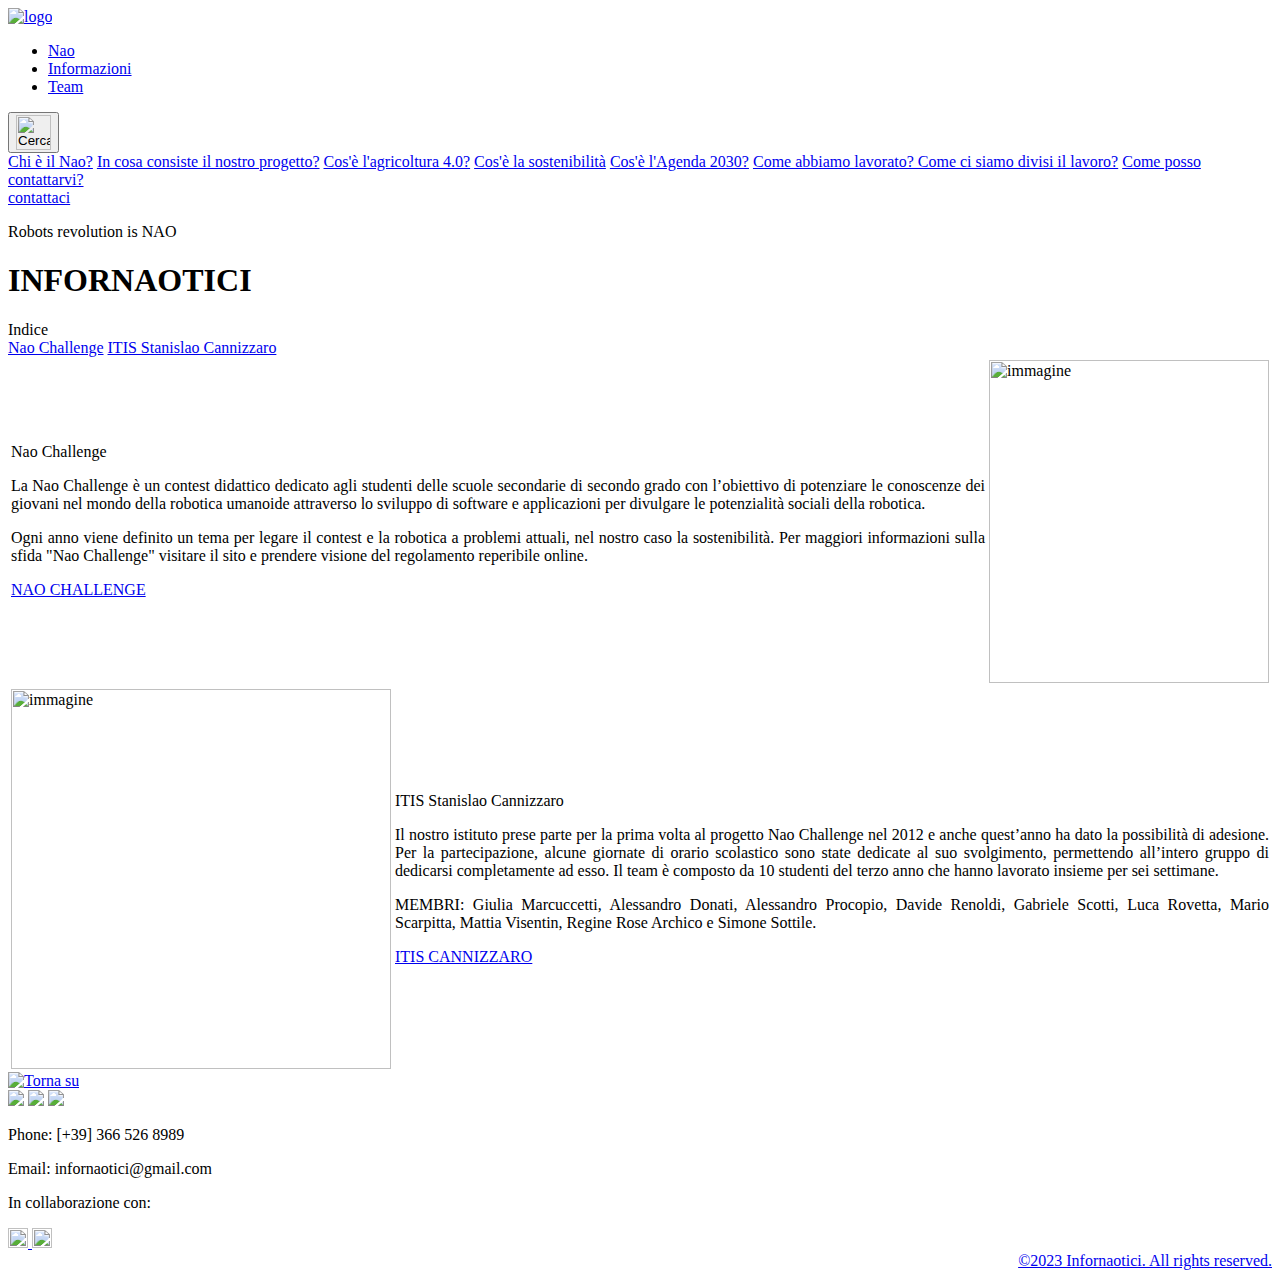
==== index.html @ ae075c8b "Rename nao/home.html to index.html" ====
<html>
    <head>
        <link rel="stylesheet" href="style.css">
        <title> Home </title>
    </head>

    <body>
        <div class="header">
            <div class="logo">
                <a href="home.html"><img src="logo.jpeg" alt="logo"></a>
            </div>
            <ul class="menu">
                <li><a href="nao.html">Nao</a></li>
                <li><a href="informazioni.html">Informazioni</a></li>
                <li><a href="team.html">Team</a></li>              
            </ul>
            <div class="dropdown">
                <button class="search"><img src="search.png" alt="Cerca sul sito" height="35"></button>
                <div class="dropdown-content">
                    <a href="nao.html">Chi è il Nao?</a>
                    <a href="nao.html">In cosa consiste il nostro progetto?</a>
                    <a href="informazioni.html">Cos'è l'agricoltura 4.0?</a>
                    <a href="informazioni.html">Cos'è la sostenibilità</a>
                    <a href="informazioni.html">Cos'è l'Agenda 2030?</a>
                    <a href="team.html">Come abbiamo lavorato? Come ci siamo divisi il lavoro?</a>
                    <a href="contatti.html">Come posso contattarvi?</a>
                </div>
            </div>
            <a href="contatti.html" class="button">contattaci</a>
        </div>
    
        <div class="hero1">
            <div class="hero_content">
                <p class="intro-text">Robots revolution is NAO</p>
                <h1 class="bigger-text">INFORNAOTICI</h1>
                <div class="dropdown">
                    <a class="button">Indice</a>
                    <div class="dropdown-content">
                        <a href="#nao-challenge">Nao Challenge</a>
                        <a href="#cannizzaro">ITIS Stanislao Cannizzaro</a>
                    </div>
                </div>
            </div>
        </div>

        <div class="space"></div>

        <section id="nao-challenge">
            <table>
                <tr>
                    <td>
                        <p class="big-text">Nao Challenge</p>
                        <p class="normal-text" align="justify">La Nao Challenge è un contest didattico dedicato agli studenti delle scuole
                            secondarie di secondo grado con l’obiettivo di potenziare le conoscenze dei giovani nel mondo della robotica
                            umanoide attraverso lo sviluppo di software e applicazioni per divulgare le potenzialità sociali della robotica.
                        </p>
                        <p class="normal-text" align="justify">
                            Ogni anno viene definito un tema per legare il contest e la robotica a problemi attuali, nel nostro caso la sostenibilità.
                            Per maggiori informazioni sulla sfida "Nao Challenge" visitare il sito e prendere visione del regolamento reperibile online.
                        </p>
                        <a href="https://www.naochallenge.it/" target="_blank" class="button">NAO CHALLENGE</a>
                    </td>
                    <td>
                        <img src="nao_challenge.png" alt="immagine" height="322.8" width="280">
                    </td>
                </tr>
            </table>
        </section>

        <section id="cannizzaro">
            <table>
                <tr>
                    <td>
                        <img src="scuola.jpeg" alt="immagine" height="380">
                    </td>
                    <td>
                        <p class="big-text">ITIS Stanislao Cannizzaro</p>
                        <p class="normal-text" align="justify">Il nostro istituto prese parte per la prima volta al progetto Nao Challenge nel 2012 e anche quest’anno
                            ha dato la possibilità di adesione. Per la partecipazione, alcune giornate di orario scolastico sono state dedicate al suo svolgimento,
                            permettendo all’intero gruppo di dedicarsi completamente ad esso. Il team è composto da 10 studenti del terzo anno che hanno lavorato insieme per sei settimane.
                        </p>
                        <p class="normal-text" align="justify">MEMBRI: Giulia Marcuccetti, Alessandro Donati, Alessandro Procopio, Davide Renoldi, 
                            Gabriele Scotti, Luca Rovetta, Mario Scarpitta, Mattia Visentin, Regine Rose Archico e Simone Sottile.
                        </p>
                        <a href="https://www.itiscannizzaro.edu.it/" target="_blank" class="button">ITIS CANNIZZARO</a>
                    </td>
                </tr>
            </table>
        </section>
        
        <a class="freccia" href="home.html"> <img src="freccia.png" alt="Torna su"></a>
       
        <div class="footer">
            <div class="footer_content">
                <a href="https://www.instagram.com/infornaotici/" target="_blank"><img src="instagram.png"></a>
                <a href="https://www.tiktok.com/@infornaotici" target="_blank"><img src="tiktok.png"></a>
                <a href="https://www.youtube.com/@infornaotici" target="_blank" ><img src="youtube.png"></a>
                <p class="small-text">Phone: [+39] 366 526 8989</p>
                <p class="small-text">Email: infornaotici@gmail.com</p>
                <p class="small-text">In collaborazione con:</p>
                <a href="https://xfarm.ag/?gclid=EAIaIQobChMIiZybrPff_QIVCttRCh33bgLmEAAYASAAEgISFfD_BwE" target="_blank"  align="left"><img src="xfarm.jpg" width="20px"> 
                <a href="https://www.arduino.cc/" target="_blank" align="right"><img src="arduino.png" width="20px"> 
            </div>
        </div>

        <div class="copyright">
            <div class="small-text">©2023 Infornaotici. All rights reserved.</div>
        </div>
    
    </body>
    

</html>
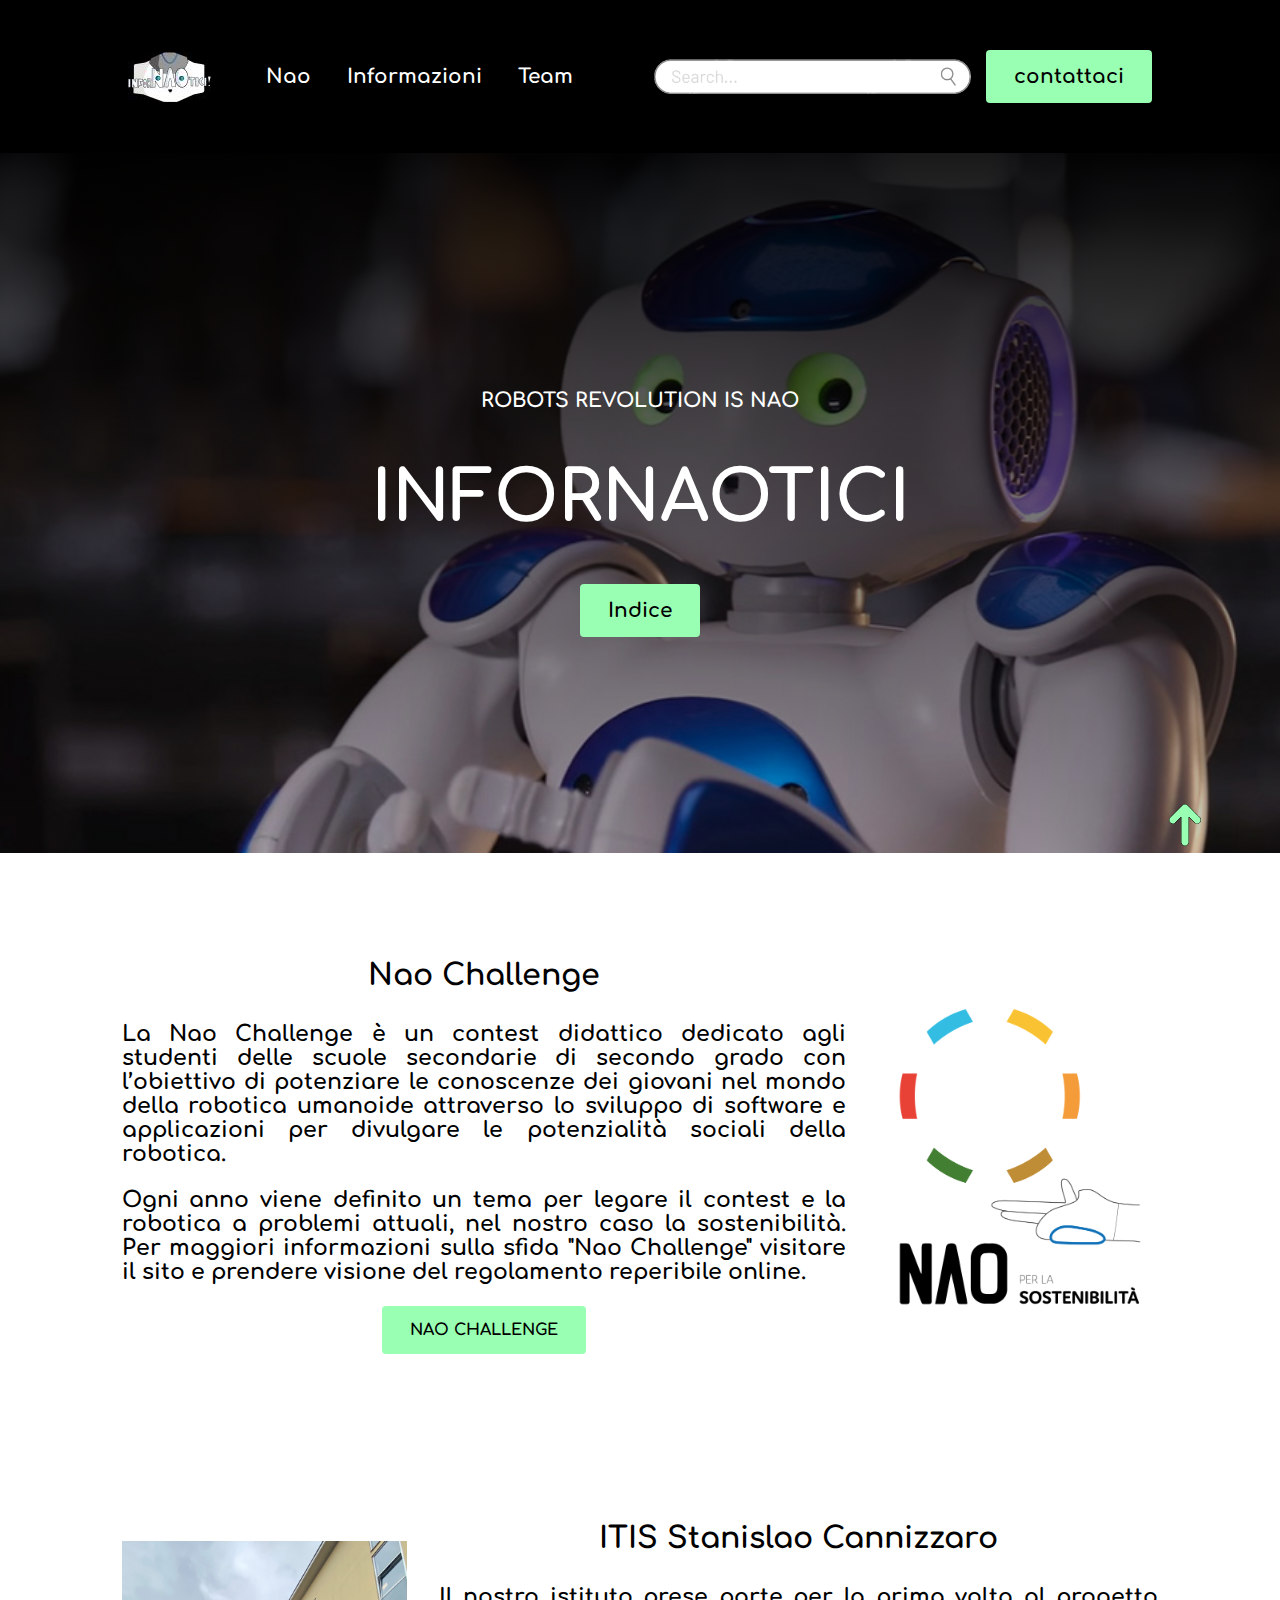
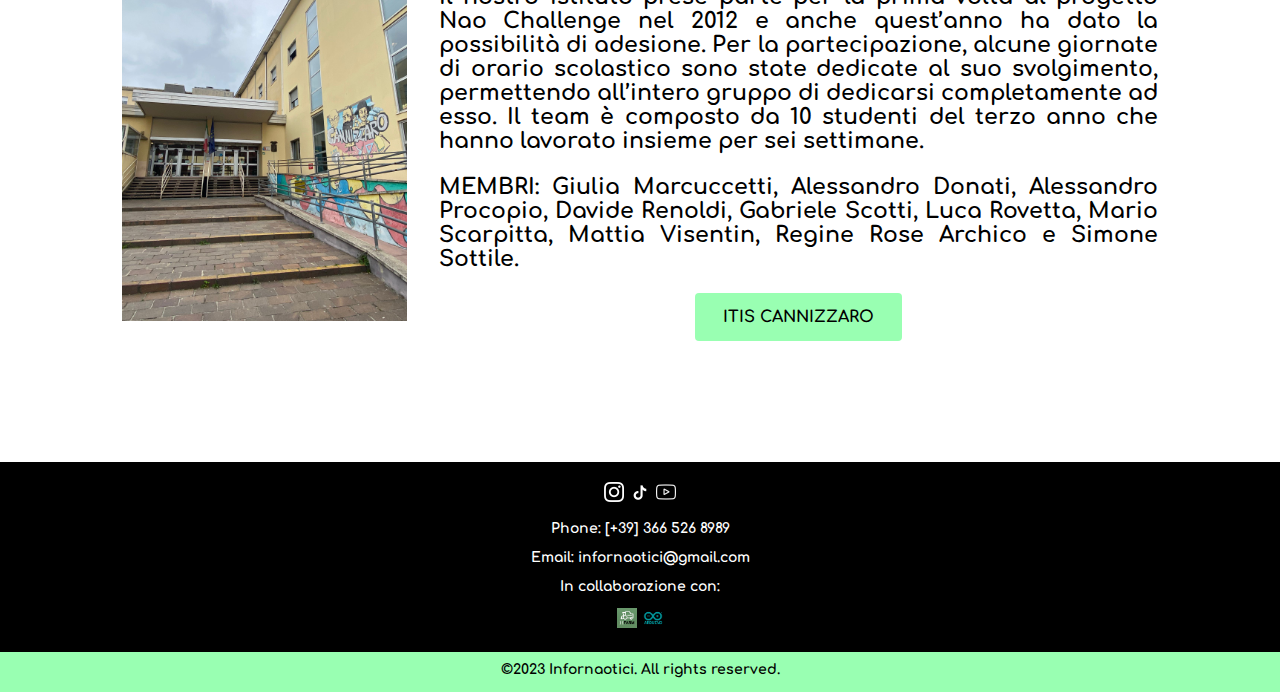
==== commit 1fe752c0: "Update index.html" ====
--- a/index.html
+++ b/index.html
@@ -7,7 +7,7 @@
     <body>
         <div class="header">
             <div class="logo">
-                <a href="home.html"><img src="logo.jpeg" alt="logo"></a>
+                <a href="index.html"><img src="logo.jpeg" alt="logo"></a>
             </div>
             <ul class="menu">
                 <li><a href="nao.html">Nao</a></li>
--- a/style.css
+++ b/style.css
@@ -0,0 +1,246 @@
+html{
+    scroll-behavior: smooth;
+}
+
+.freccia{
+    position: fixed;
+    bottom: 50px;
+    right: 70px;
+}
+
+@font-face {
+    font-family: 'PrincipaleBold';
+    src: url('Fonts/Comfortaa-Bold.ttf') format('truetype');
+}
+  
+body {
+    font-family: 'PrincipaleBold';
+    font-size: 20px;
+    background-color: rgb(255, 255, 255);
+    margin: 0px;
+}
+  
+a{text-decoration: none;}
+  
+h1, p{color:#000;}
+  
+.bigger-text{
+    font-family: 'PrincipaleBold';
+    font-size:70px;
+}
+
+.big-text{
+    font-family: 'PrincipaleBold';
+    display: flex;
+    justify-content: center;
+    align-items: center;
+    font-size: 30px;
+    font-weight: 700;
+}
+.med-text{
+    font-family: 'PrincipaleBold';
+    font-size:26px;
+    font-weight: 600;
+}
+.normal-text{font-size:22px;font-family: 'PrincipaleBold';}
+.small-text{font-size:14px;font-family: 'PrincipaleBold';}
+
+.intro-text{text-transform:uppercase;font-family: 'PrincipaleBold';font-size:20px;font-weight: bold;}
+
+.button{
+    font-family: 'PrincipaleBold';
+    padding:15px 28px;
+    background: #99ffb2;
+    color:#000000;
+    display:inline-block;
+    border-radius:4px;
+    border: #99ffb2;
+}
+
+.header{
+    padding: 30px 10%; 
+    display: flex;
+    justify-content: flex-start;
+    align-items: center;
+    background-color: #000;
+}
+
+
+.logo {display:flex}
+
+.menu{
+    width: 80%;
+    text-align: left;
+}
+
+.menu li {display: inline-block;}
+.menu li a { color: #fff; padding: 15px; display: block;}
+
+.search{
+    background-color: black;
+    border: #000;
+    padding-right: 15px;
+}
+
+.dropdown 
+{
+  display: inline-block;
+  position: relative;
+  
+}
+
+.dropdown-content{
+	display: none;
+	position: absolute;
+	overflow: auto;
+    background-color: #fff;
+}
+
+.dropdown:hover .dropdown-content {
+	display: block;
+}
+
+.dropdown-content a {
+	display: block;
+	color: #000000;
+	padding: 5px;
+	text-decoration: none;
+}
+
+.dropdown-content a:hover {
+	color: #000000;
+	background-color: #99ffb2;
+}
+
+.hero1{
+    height: 700px;
+    display: flex; width: 100%; align-items: center;
+    background: linear-gradient(0deg, rgba(0,0,0,.2), rgba(0,0,0,0.9)),
+    url('sfondo1.jpg') no-repeat;
+    background-size: cover;
+}
+
+.hero2{
+    height: 700px;
+    display: flex; width: 100%; align-items: center;
+    background: linear-gradient(0deg, rgba(0,0,0,.2), rgba(0,0,0,0.9)),
+    url('sfondo2.jpg') no-repeat;
+    background-size: cover;
+}
+
+.hero3{
+    height: 700px;
+    display: flex; width: 100%; align-items: center;
+    background: linear-gradient(0deg, rgba(0,0,0,.2), rgba(0,0,0,0.9)),
+    url('sfondo3.jpg') no-repeat;
+    background-size: cover;
+}
+
+.hero4{
+    height: 700px;
+    display: flex; width: 100%; align-items: center;
+    background: linear-gradient(0deg, rgba(0,0,0,.2), rgba(0,0,0,0.9)),
+    url('sfondo4.jpeg') no-repeat center center;
+    background-size: cover;
+}
+
+.hero5{
+    height: 700px;
+    display: flex; width: 100%; align-items: center;
+    background: linear-gradient(0deg, rgba(0,0,0,.2), rgba(0,0,0,0.9)),
+    url('sfondo5.jpg') no-repeat;
+    background-size: cover;
+}
+
+.hero_content{
+    width: 100%;
+    max-width: 1350px;
+    margin: 0 auto; 
+    padding: 30px;
+    text-align: center;
+}
+
+.hero_content h1,
+.hero_content p{color:#fff}
+
+.space{
+    padding: 30px 10%; 
+    display: flex;
+    justify-content: flex-start;
+    background-color: #fff;
+}
+
+table{
+    width: 100%;
+    border-spacing: 30px;
+    padding-bottom: 2cm;
+    padding-left: 2cm;
+    padding-right: 2cm;
+}
+
+td{
+    text-align: center;
+}
+
+section {
+    font-size: 20px;
+    margin: 0 auto;
+    margin-top: 10px;
+    padding: 15px;
+    padding-top: 5px;
+    box-align: center;
+}
+
+.section {
+    width: 70%;
+    font-size: 20px;
+    margin: 0 auto;
+    margin-top: 10px;
+    padding: 15px;
+    padding-top: 5px;
+    box-align: center;
+}
+
+fieldset {
+    clear: left;
+    padding: 10px;
+    height: 58px;
+}
+
+label {
+    font-weight: bold;
+    width: 100%;
+    float: left;
+}
+
+input, textarea, select {
+    border: 1px solid #dcdcdc;
+    font-size: 12px;
+    padding: 4px;
+    width: 100%;
+    color: #000000;
+}
+
+.footer{
+    height: 190px;
+    display: flex; 
+    width: 100%; 
+    align-items: center;
+    background-color: #000000;
+}
+.footer_content{
+    width: 100%;
+    text-align: center;
+}
+
+.footer_content h1,
+.footer_content p{color:#fff}
+
+.copyright{
+    height: 30px;
+    width: 100%; 
+    text-align: center;
+    padding-top: 10px;
+    background-color: #99ffb2;
+    color: #000000;
+}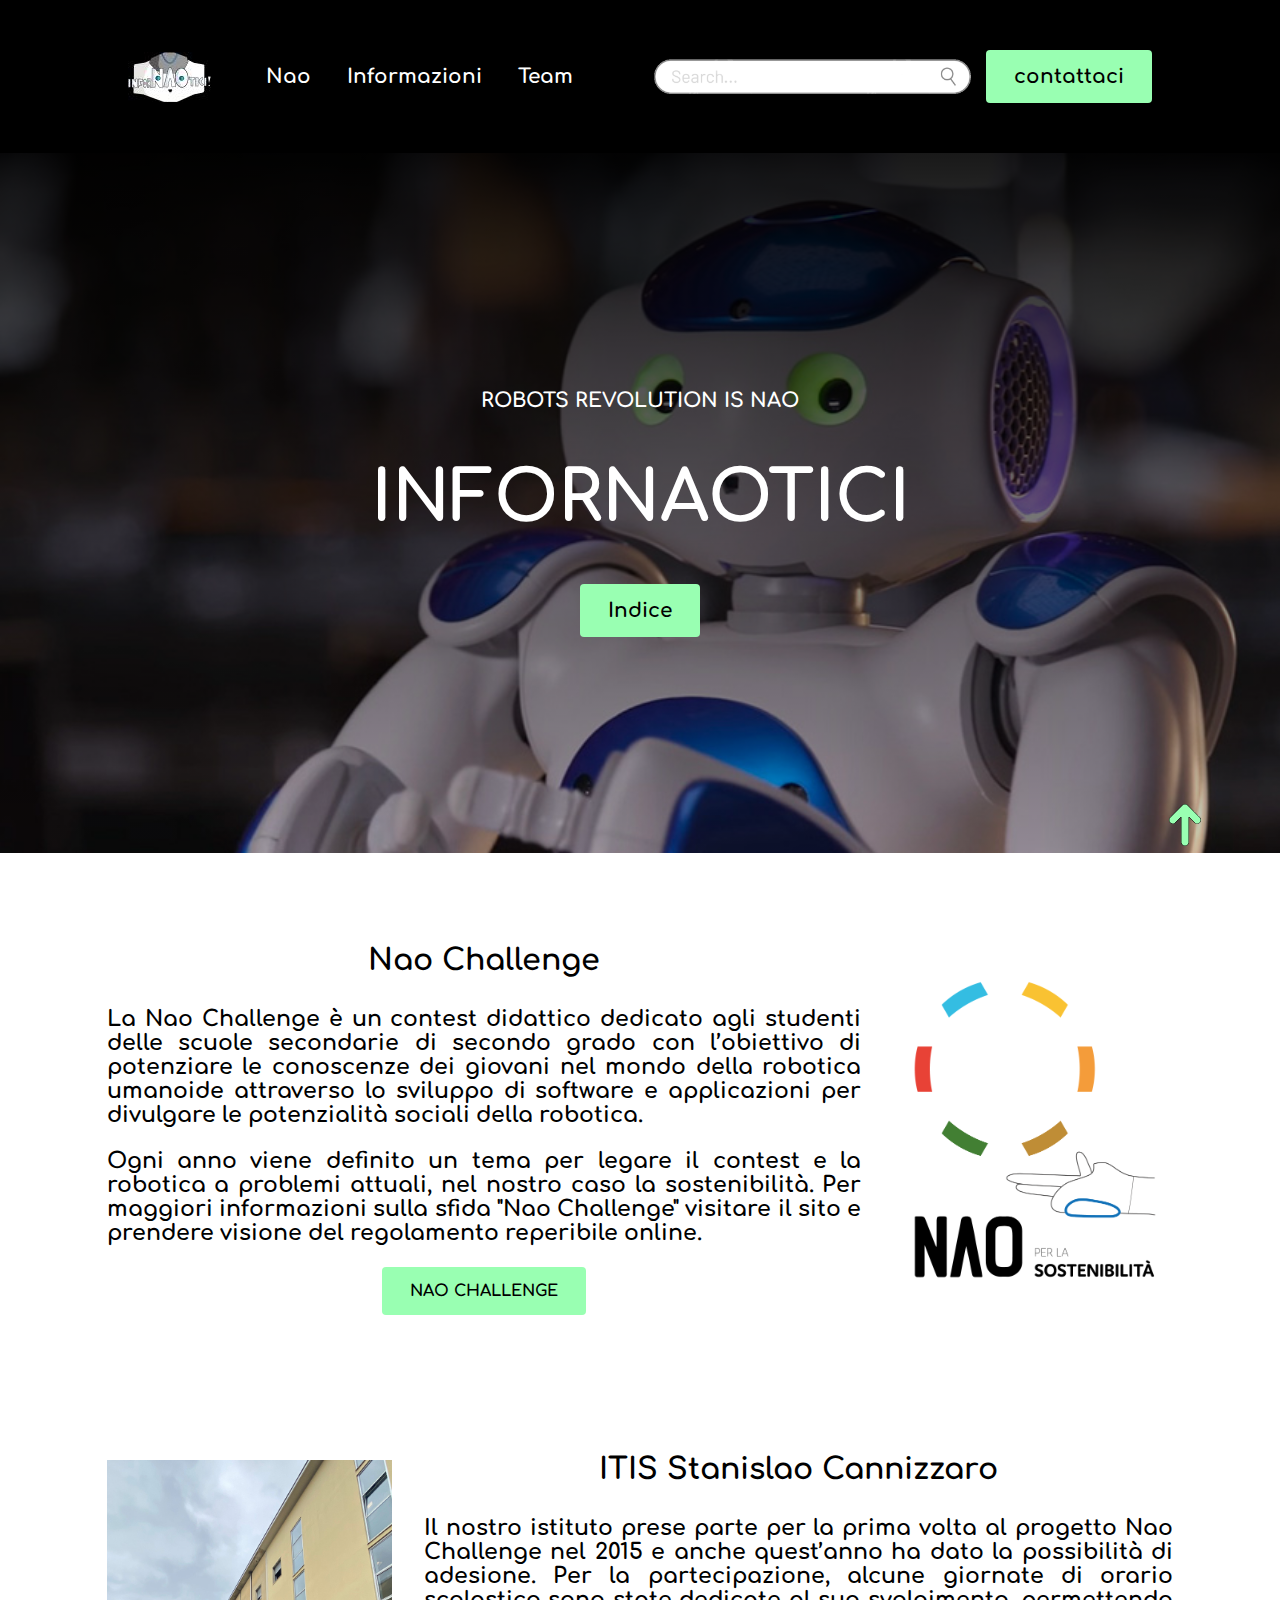
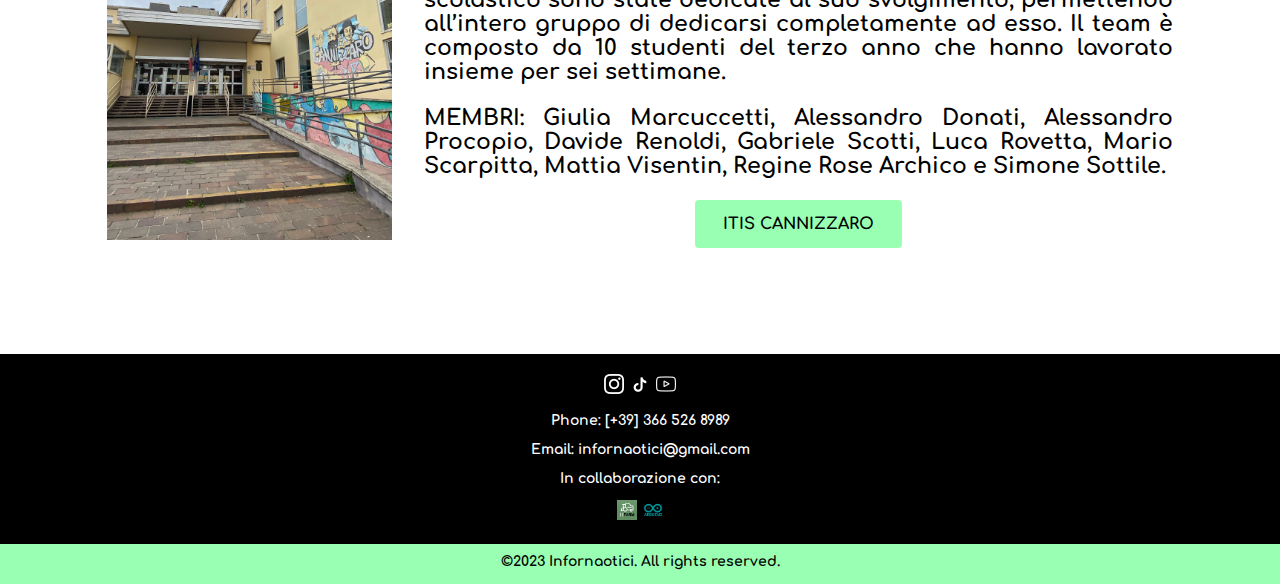
==== commit bea747b7: "Update index.html" ====
--- a/index.html
+++ b/index.html
@@ -1,4 +1,5 @@
 <html>
+
     <head>
         <link rel="stylesheet" href="style.css">
         <title> Home </title>
@@ -7,7 +8,7 @@
     <body>
         <div class="header">
             <div class="logo">
-                <a href="index.html"><img src="logo.jpeg" alt="logo"></a>
+                <a href="home.html"><img src="logo.jpeg" alt="logo"></a>
             </div>
             <ul class="menu">
                 <li><a href="nao.html">Nao</a></li>
@@ -17,13 +18,14 @@
             <div class="dropdown">
                 <button class="search"><img src="search.png" alt="Cerca sul sito" height="35"></button>
                 <div class="dropdown-content">
-                    <a href="nao.html">Chi è il Nao?</a>
-                    <a href="nao.html">In cosa consiste il nostro progetto?</a>
-                    <a href="informazioni.html">Cos'è l'agricoltura 4.0?</a>
-                    <a href="informazioni.html">Cos'è la sostenibilità</a>
-                    <a href="informazioni.html">Cos'è l'Agenda 2030?</a>
-                    <a href="team.html">Come abbiamo lavorato? Come ci siamo divisi il lavoro?</a>
-                    <a href="contatti.html">Come posso contattarvi?</a>
+                    <a href="nao.html#nao">Chi è il Nao?</a>
+                    <a href="nao.html#progetto">In cosa consiste il nostro progetto?</a>
+                    <a href="informazioni.html#agricoltura4.0">Cos'è l'agricoltura 4.0?</a>
+                    <a href="informazioni.html#sostenibilità">Cos'è la sostenibilità</a>
+                    <a href="informazioni.html#agenda2030">Cos'è l'Agenda 2030?</a>
+                    <a href="team.html#introduzione">Come abbiamo lavorato?</a>
+                    <a href="team.html#gruppi">Come ci siamo divisi il lavoro?</a>
+                    <a href="contatti.html#contatti">Come posso contattarvi?</a>
                 </div>
             </div>
             <a href="contatti.html" class="button">contattaci</a>
@@ -45,50 +47,46 @@
 
         <div class="space"></div>
 
-        <section id="nao-challenge">
-            <table>
-                <tr>
-                    <td>
-                        <p class="big-text">Nao Challenge</p>
-                        <p class="normal-text" align="justify">La Nao Challenge è un contest didattico dedicato agli studenti delle scuole
-                            secondarie di secondo grado con l’obiettivo di potenziare le conoscenze dei giovani nel mondo della robotica
-                            umanoide attraverso lo sviluppo di software e applicazioni per divulgare le potenzialità sociali della robotica.
-                        </p>
-                        <p class="normal-text" align="justify">
-                            Ogni anno viene definito un tema per legare il contest e la robotica a problemi attuali, nel nostro caso la sostenibilità.
-                            Per maggiori informazioni sulla sfida "Nao Challenge" visitare il sito e prendere visione del regolamento reperibile online.
-                        </p>
-                        <a href="https://www.naochallenge.it/" target="_blank" class="button">NAO CHALLENGE</a>
-                    </td>
-                    <td>
-                        <img src="nao_challenge.png" alt="immagine" height="322.8" width="280">
-                    </td>
-                </tr>
-            </table>
-        </section>
+        <table>
+            <tr>
+                <td>
+                    <p class="big-text"><a name="nao-challenge">Nao Challenge</a></p>
+                    <p class="normal-text" align="justify">La Nao Challenge è un contest didattico dedicato agli studenti delle scuole
+                        secondarie di secondo grado con l’obiettivo di potenziare le conoscenze dei giovani nel mondo della robotica
+                        umanoide attraverso lo sviluppo di software e applicazioni per divulgare le potenzialità sociali della robotica.
+                    </p>
+                    <p class="normal-text" align="justify">
+                        Ogni anno viene definito un tema per legare il contest e la robotica a problemi attuali, nel nostro caso la sostenibilità.
+                        Per maggiori informazioni sulla sfida "Nao Challenge" visitare il sito e prendere visione del regolamento reperibile online.
+                    </p>
+                    <a href="https://www.naochallenge.it/" target="_blank" class="button">NAO CHALLENGE</a>
+                </td>
+                <td>
+                    <img src="nao_challenge.png" alt="immagine" height="322.8" width="280">
+                </td>
+            </tr>
+        </table>
 
-        <section id="cannizzaro">
-            <table>
-                <tr>
-                    <td>
-                        <img src="scuola.jpeg" alt="immagine" height="380">
-                    </td>
-                    <td>
-                        <p class="big-text">ITIS Stanislao Cannizzaro</p>
-                        <p class="normal-text" align="justify">Il nostro istituto prese parte per la prima volta al progetto Nao Challenge nel 2012 e anche quest’anno
-                            ha dato la possibilità di adesione. Per la partecipazione, alcune giornate di orario scolastico sono state dedicate al suo svolgimento,
-                            permettendo all’intero gruppo di dedicarsi completamente ad esso. Il team è composto da 10 studenti del terzo anno che hanno lavorato insieme per sei settimane.
-                        </p>
-                        <p class="normal-text" align="justify">MEMBRI: Giulia Marcuccetti, Alessandro Donati, Alessandro Procopio, Davide Renoldi, 
-                            Gabriele Scotti, Luca Rovetta, Mario Scarpitta, Mattia Visentin, Regine Rose Archico e Simone Sottile.
-                        </p>
-                        <a href="https://www.itiscannizzaro.edu.it/" target="_blank" class="button">ITIS CANNIZZARO</a>
-                    </td>
-                </tr>
-            </table>
-        </section>
+        <table>
+            <tr>
+                <td>
+                    <img src="scuola.jpeg" alt="immagine" height="380">
+                </td>
+                <td>
+                    <p class="big-text"><a name="cannizzaro">ITIS Stanislao Cannizzaro</a></p>
+                    <p class="normal-text" align="justify">Il nostro istituto prese parte per la prima volta al progetto Nao Challenge nel 2015 e anche quest’anno
+                        ha dato la possibilità di adesione. Per la partecipazione, alcune giornate di orario scolastico sono state dedicate al suo svolgimento,
+                        permettendo all’intero gruppo di dedicarsi completamente ad esso. Il team è composto da 10 studenti del terzo anno che hanno lavorato insieme per sei settimane.
+                    </p>
+                    <p class="normal-text" align="justify">MEMBRI: Giulia Marcuccetti, Alessandro Donati, Alessandro Procopio, Davide Renoldi, 
+                        Gabriele Scotti, Luca Rovetta, Mario Scarpitta, Mattia Visentin, Regine Rose Archico e Simone Sottile.
+                    </p>
+                    <a href="https://www.itiscannizzaro.edu.it/" target="_blank" class="button">ITIS CANNIZZARO</a>
+                </td>
+            </tr>
+        </table>
         
-        <a class="freccia" href="home.html"> <img src="freccia.png" alt="Torna su"></a>
+        <a class="freccia" href="#"><img src="freccia.png" alt="Torna su"></a>
        
         <div class="footer">
             <div class="footer_content">
@@ -98,8 +96,8 @@
                 <p class="small-text">Phone: [+39] 366 526 8989</p>
                 <p class="small-text">Email: infornaotici@gmail.com</p>
                 <p class="small-text">In collaborazione con:</p>
-                <a href="https://xfarm.ag/?gclid=EAIaIQobChMIiZybrPff_QIVCttRCh33bgLmEAAYASAAEgISFfD_BwE" target="_blank"  align="left"><img src="xfarm.jpg" width="20px"> 
-                <a href="https://www.arduino.cc/" target="_blank" align="right"><img src="arduino.png" width="20px"> 
+                <a href="https://xfarm.ag/?gclid=EAIaIQobChMIiZybrPff_QIVCttRCh33bgLmEAAYASAAEgISFfD_BwE" target="_blank"><img src="xfarm.jpg" width="20px"></a>
+                <a href="https://www.arduino.cc/" target="_blank"><img src="arduino.png" width="20px"></a>
             </div>
         </div>
 
@@ -109,5 +107,4 @@
     
     </body>
     
-
 </html>
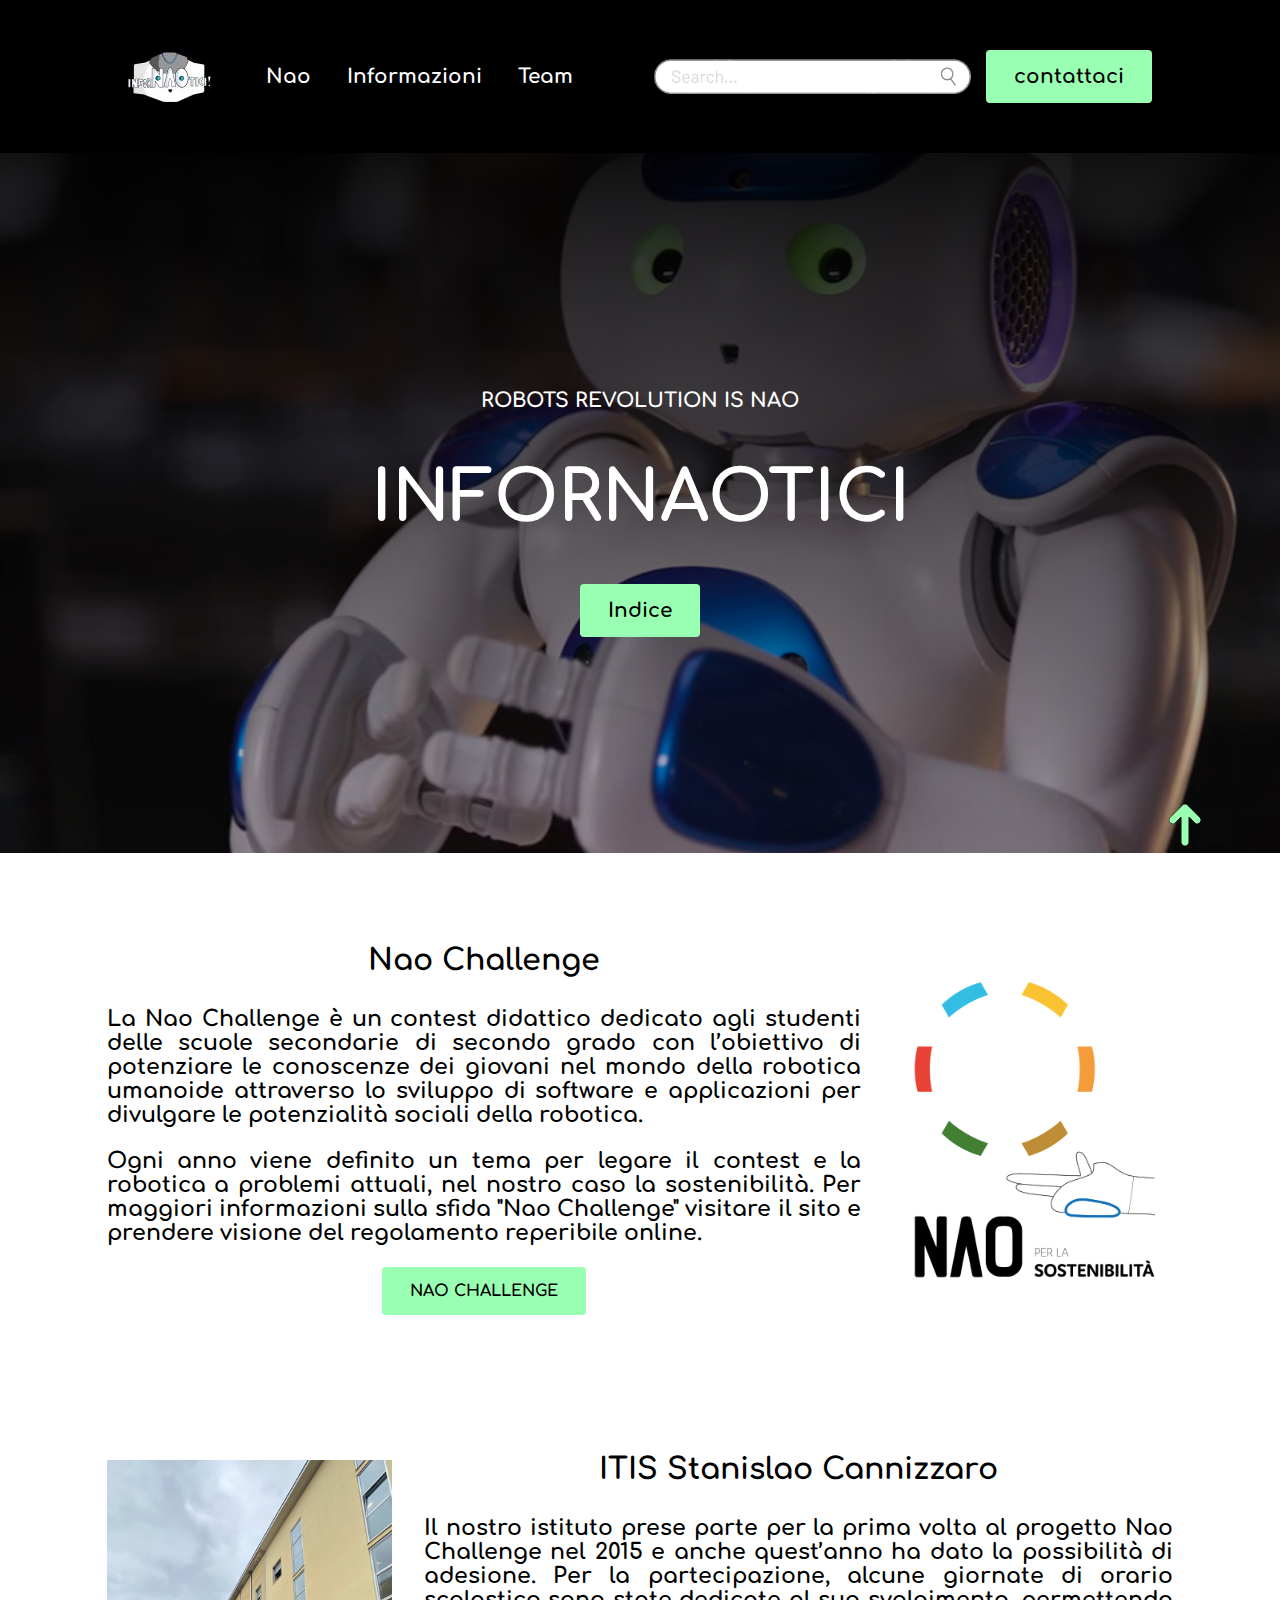
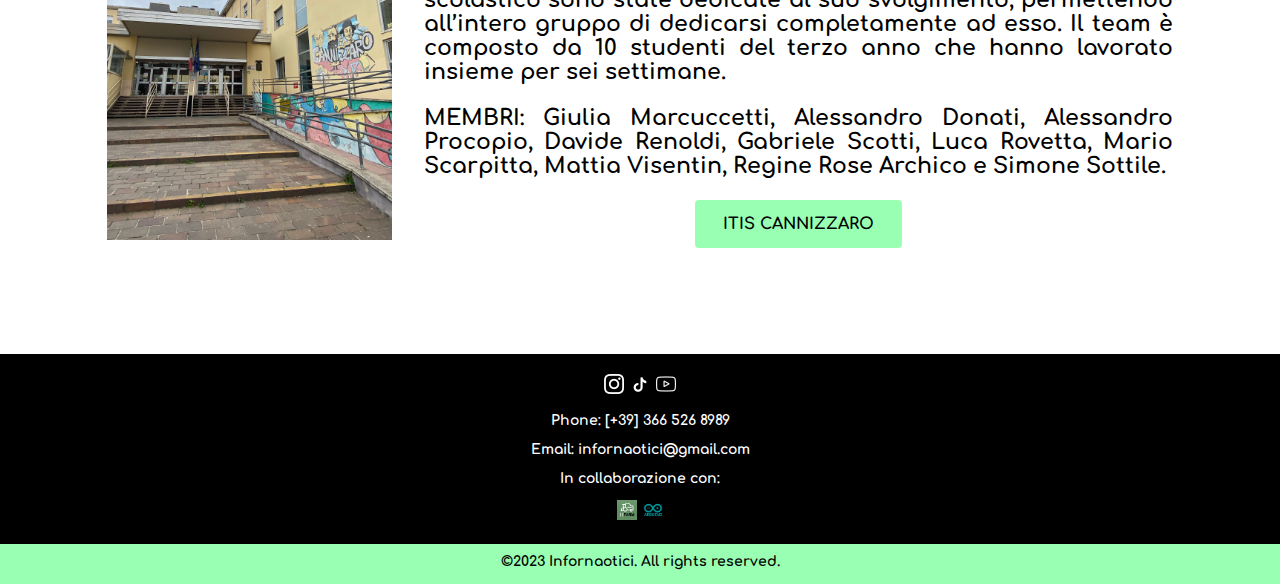
==== commit 327081e9: "Update index.html" ====
--- a/index.html
+++ b/index.html
@@ -8,7 +8,7 @@
     <body>
         <div class="header">
             <div class="logo">
-                <a href="home.html"><img src="logo.jpeg" alt="logo"></a>
+                <a href="index.html"><img src="logo.jpeg" alt="logo"></a>
             </div>
             <ul class="menu">
                 <li><a href="nao.html">Nao</a></li>
@@ -21,7 +21,7 @@
                     <a href="nao.html#nao">Chi è il Nao?</a>
                     <a href="nao.html#progetto">In cosa consiste il nostro progetto?</a>
                     <a href="informazioni.html#agricoltura4.0">Cos'è l'agricoltura 4.0?</a>
-                    <a href="informazioni.html#sostenibilità">Cos'è la sostenibilità</a>
+                    <a href="informazioni.html#sostenibilità">Cos'è la sostenibilità?</a>
                     <a href="informazioni.html#agenda2030">Cos'è l'Agenda 2030?</a>
                     <a href="team.html#introduzione">Come abbiamo lavorato?</a>
                     <a href="team.html#gruppi">Come ci siamo divisi il lavoro?</a>
--- a/style.css
+++ b/style.css
@@ -8,12 +8,12 @@
     right: 70px;
 }
 
-@font-face {
+@font-face{
     font-family: 'PrincipaleBold';
     src: url('Fonts/Comfortaa-Bold.ttf') format('truetype');
 }
   
-body {
+body{
     font-family: 'PrincipaleBold';
     font-size: 20px;
     background-color: rgb(255, 255, 255);
@@ -37,15 +37,29 @@
     font-size: 30px;
     font-weight: 700;
 }
+
 .med-text{
     font-family: 'PrincipaleBold';
     font-size:26px;
     font-weight: 600;
 }
-.normal-text{font-size:22px;font-family: 'PrincipaleBold';}
-.small-text{font-size:14px;font-family: 'PrincipaleBold';}
-
-.intro-text{text-transform:uppercase;font-family: 'PrincipaleBold';font-size:20px;font-weight: bold;}
+
+.normal-text{
+    font-family: 'PrincipaleBold';
+    font-size:22px;
+}
+
+.small-text{
+    font-size:14px;
+    font-family: 'PrincipaleBold';
+}
+
+.intro-text{
+    text-transform:uppercase;
+    font-family: 'PrincipaleBold';
+    font-size:20px;
+    font-weight: bold;
+}
 
 .button{
     font-family: 'PrincipaleBold';
@@ -58,7 +72,8 @@
 }
 
 .header{
-    padding: 30px 10%; 
+    padding: 30px 10%;
+    max-width: 1350px;
     display: flex;
     justify-content: flex-start;
     align-items: center;
@@ -116,7 +131,7 @@
     height: 700px;
     display: flex; width: 100%; align-items: center;
     background: linear-gradient(0deg, rgba(0,0,0,.2), rgba(0,0,0,0.9)),
-    url('sfondo1.jpg') no-repeat;
+    url('sfondo1.jpg') no-repeat center center;
     background-size: cover;
 }
 
@@ -124,7 +139,7 @@
     height: 700px;
     display: flex; width: 100%; align-items: center;
     background: linear-gradient(0deg, rgba(0,0,0,.2), rgba(0,0,0,0.9)),
-    url('sfondo2.jpg') no-repeat;
+    url('sfondo2.jpg') no-repeat center center;
     background-size: cover;
 }
 
@@ -132,7 +147,7 @@
     height: 700px;
     display: flex; width: 100%; align-items: center;
     background: linear-gradient(0deg, rgba(0,0,0,.2), rgba(0,0,0,0.9)),
-    url('sfondo3.jpg') no-repeat;
+    url('sfondo3.jpg') no-repeat center center;
     background-size: cover;
 }
 
@@ -182,16 +197,52 @@
     text-align: center;
 }
 
-section {
-    font-size: 20px;
-    margin: 0 auto;
-    margin-top: 10px;
-    padding: 15px;
-    padding-top: 5px;
-    box-align: center;
-}
-
-.section {
+.groups{
+    display: flex;
+    width: 100%;
+    border-spacing: 30px;
+    padding-bottom: 2cm;
+    justify-content: space-evenly;
+}
+
+.container{
+    position: relative;
+    width: 100%;
+}
+
+.image{
+    display: block;
+    height: 260px;
+}
+
+.overlay{
+    position: absolute;
+    top: 0;
+    bottom: 0;
+    left: 0;
+    right: 0;
+    height: 100%;
+    width: 100%;
+    opacity: 0;
+    transition: .5s ease;
+    background-color: #99ffb2;
+}
+  
+.container:hover .overlay{opacity: 1;}
+  
+.text{
+    color: white;
+    font-size: 22px;
+    position: absolute;
+    top: 50%;
+    left: 50%;
+    -webkit-transform: translate(-50%, -50%);
+    -ms-transform: translate(-50%, -50%);
+    transform: translate(-50%, -50%);
+    text-align: center;
+}
+
+section{
     width: 70%;
     font-size: 20px;
     margin: 0 auto;
@@ -201,19 +252,19 @@
     box-align: center;
 }
 
-fieldset {
+fieldset{
     clear: left;
     padding: 10px;
     height: 58px;
 }
 
-label {
+label{
     font-weight: bold;
     width: 100%;
     float: left;
 }
 
-input, textarea, select {
+input, textarea, select{
     border: 1px solid #dcdcdc;
     font-size: 12px;
     padding: 4px;
@@ -228,6 +279,7 @@
     align-items: center;
     background-color: #000000;
 }
+
 .footer_content{
     width: 100%;
     text-align: center;
@@ -243,4 +295,4 @@
     padding-top: 10px;
     background-color: #99ffb2;
     color: #000000;
-}+}
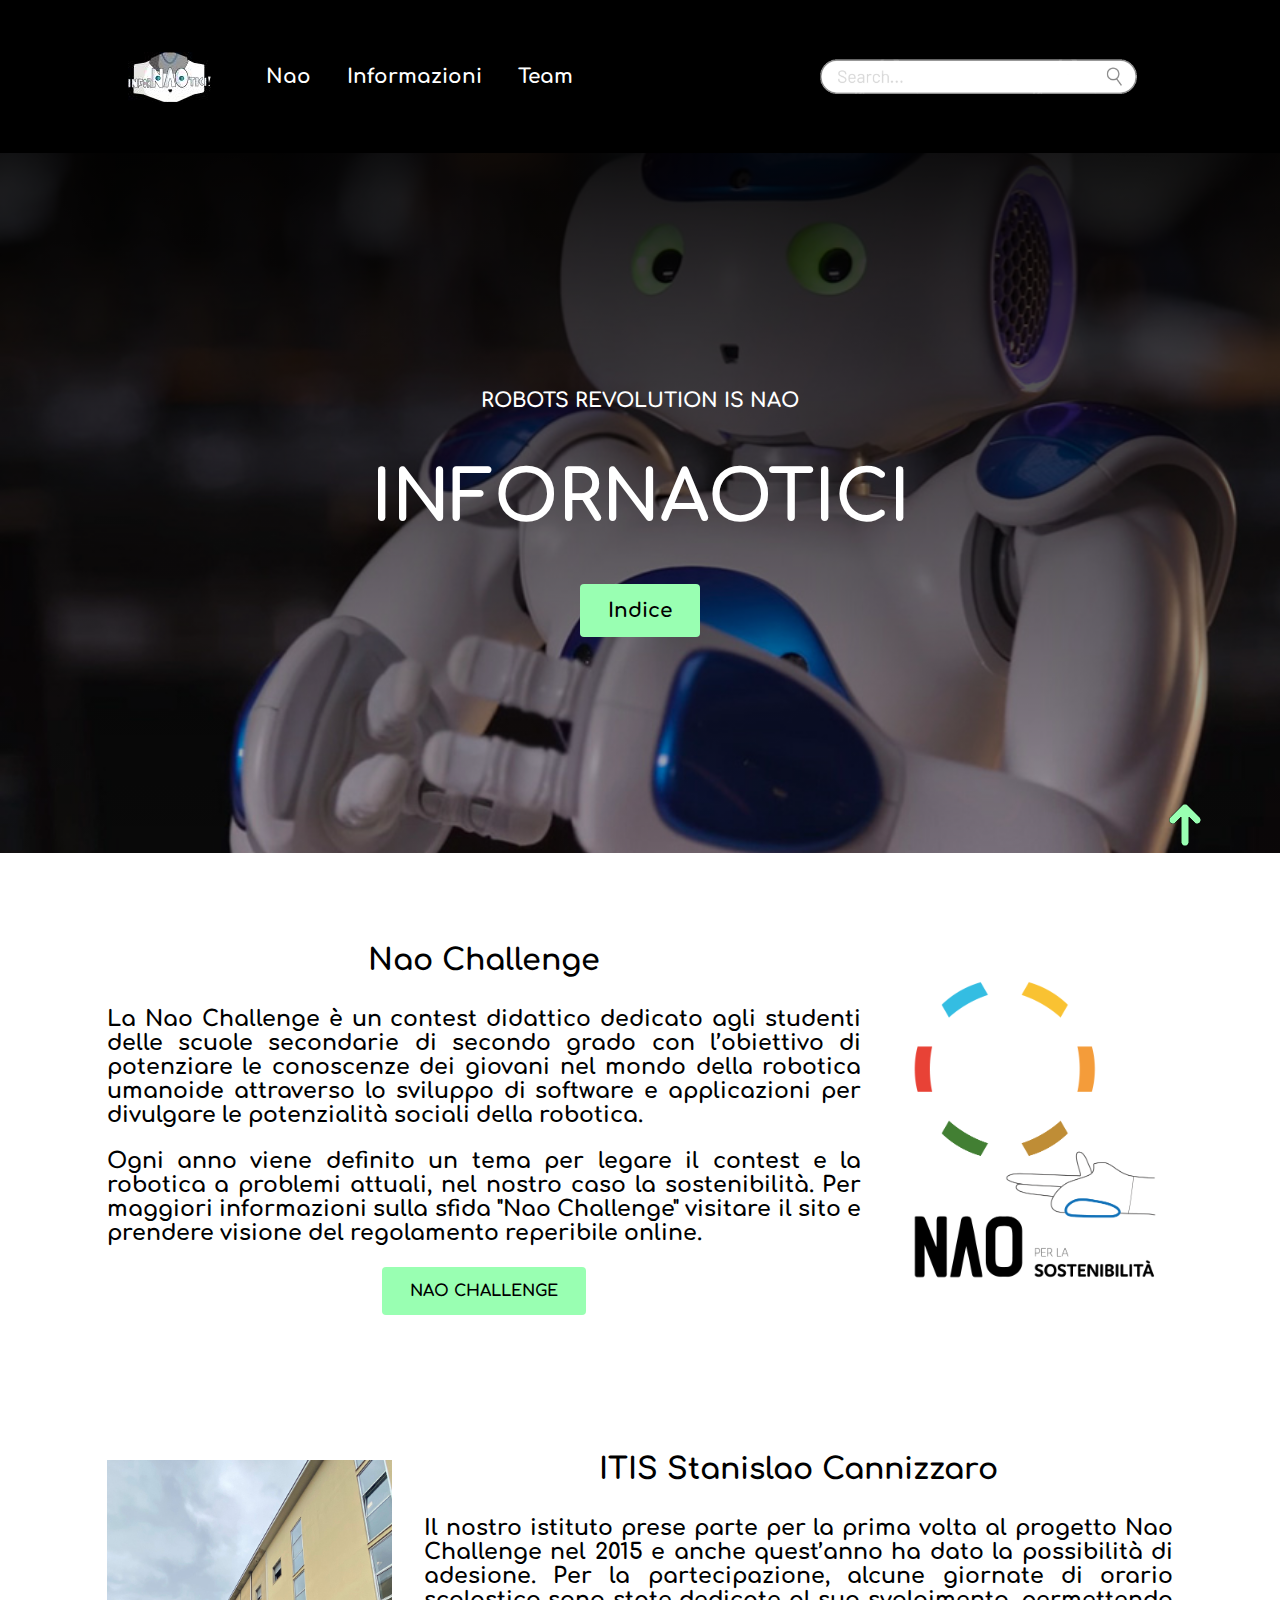
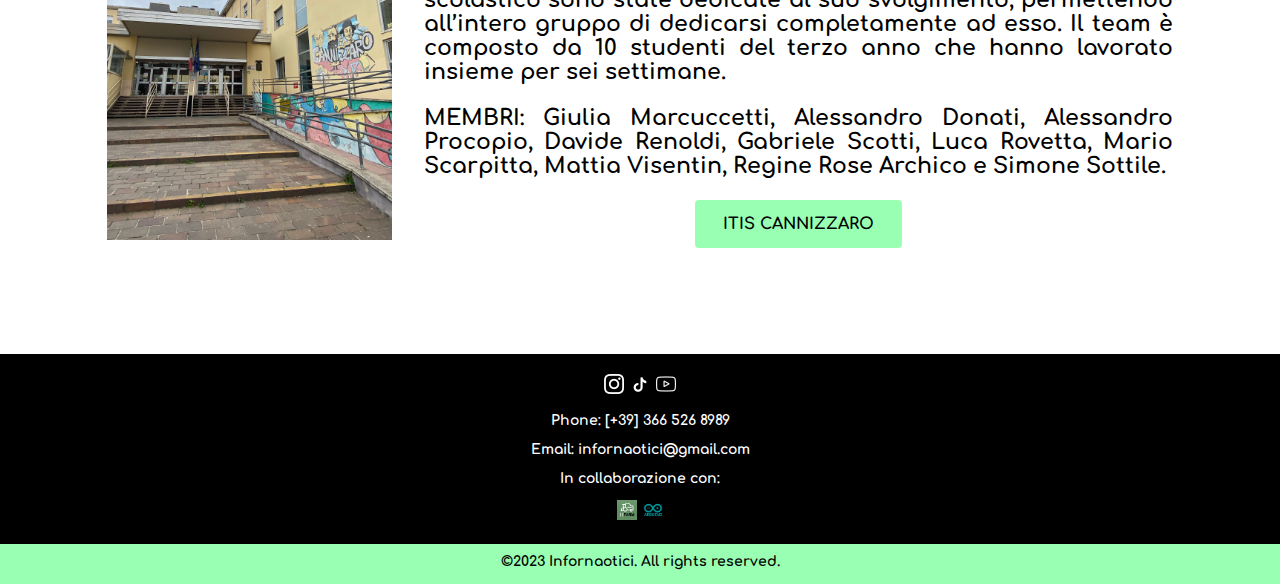
==== commit e70d53d8: "Update index.html" ====
--- a/index.html
+++ b/index.html
@@ -28,7 +28,6 @@
                     <a href="contatti.html#contatti">Come posso contattarvi?</a>
                 </div>
             </div>
-            <a href="contatti.html" class="button">contattaci</a>
         </div>
     
         <div class="hero1">
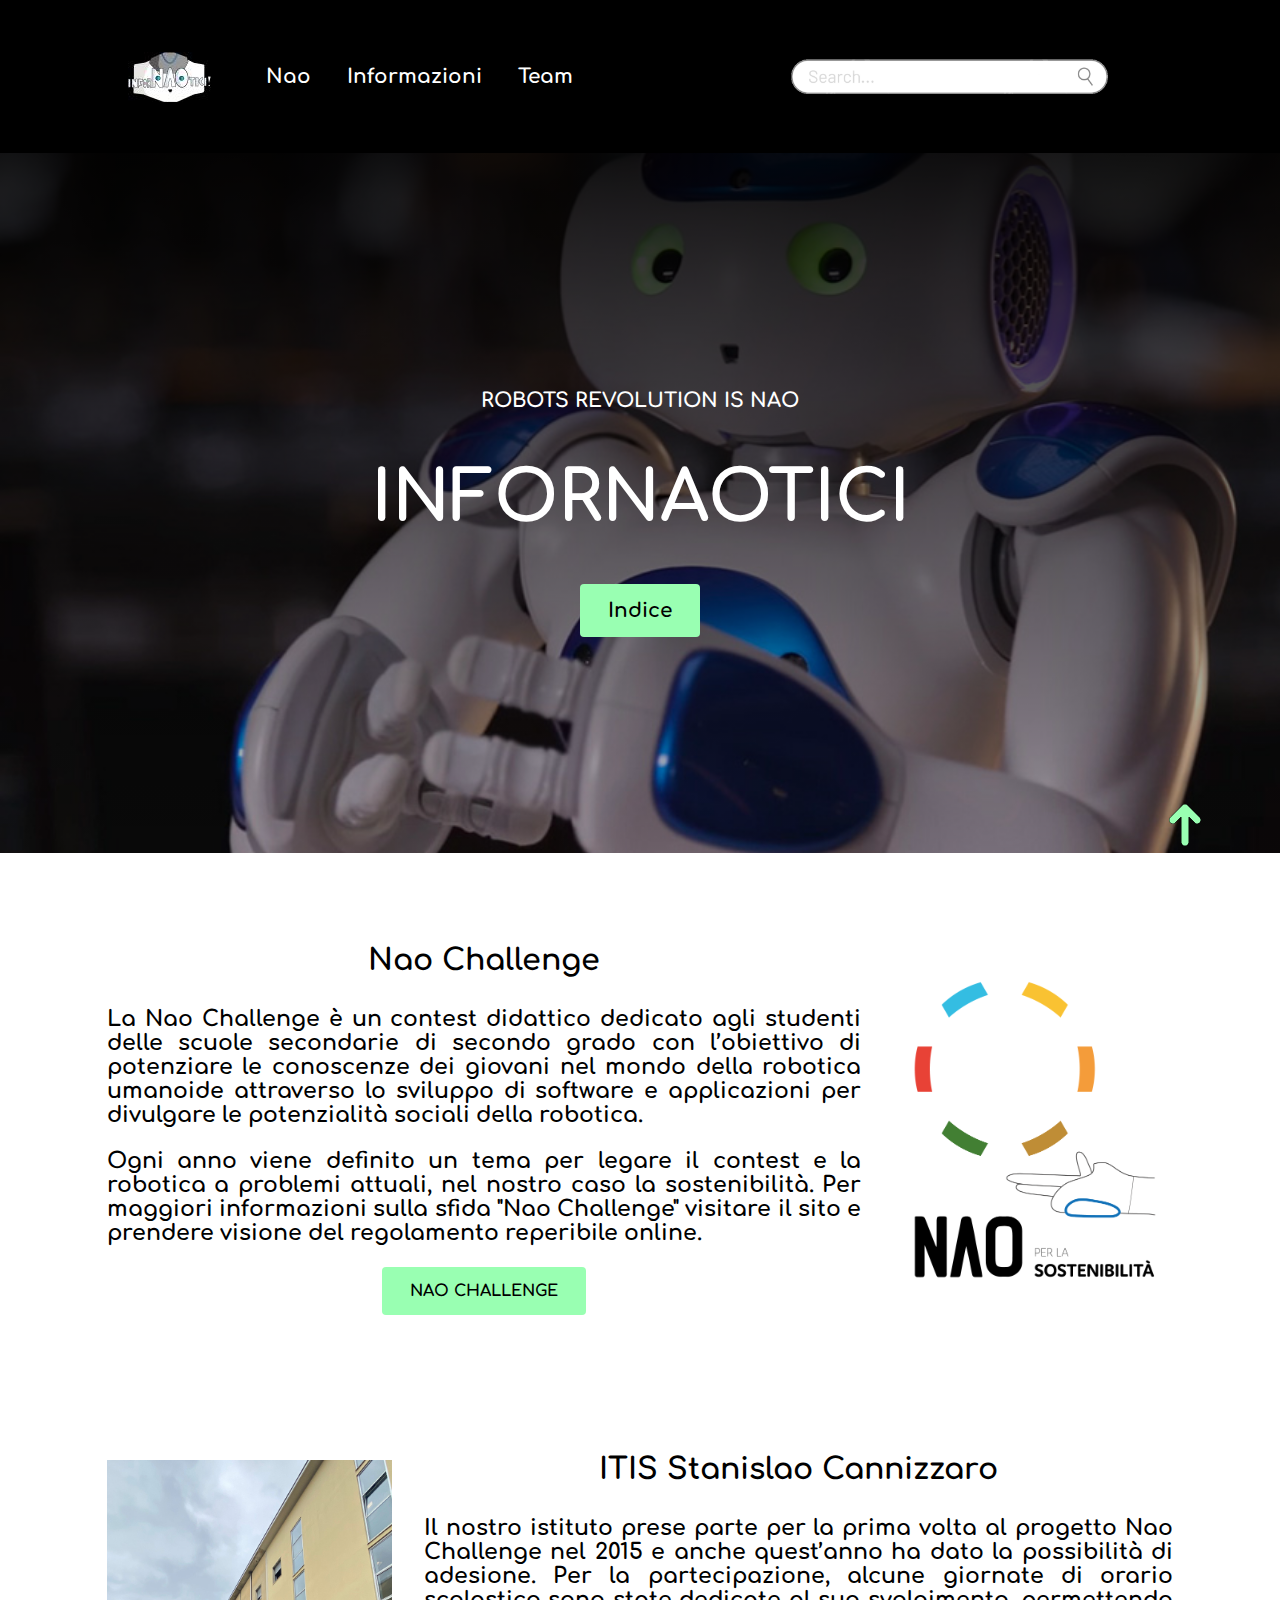
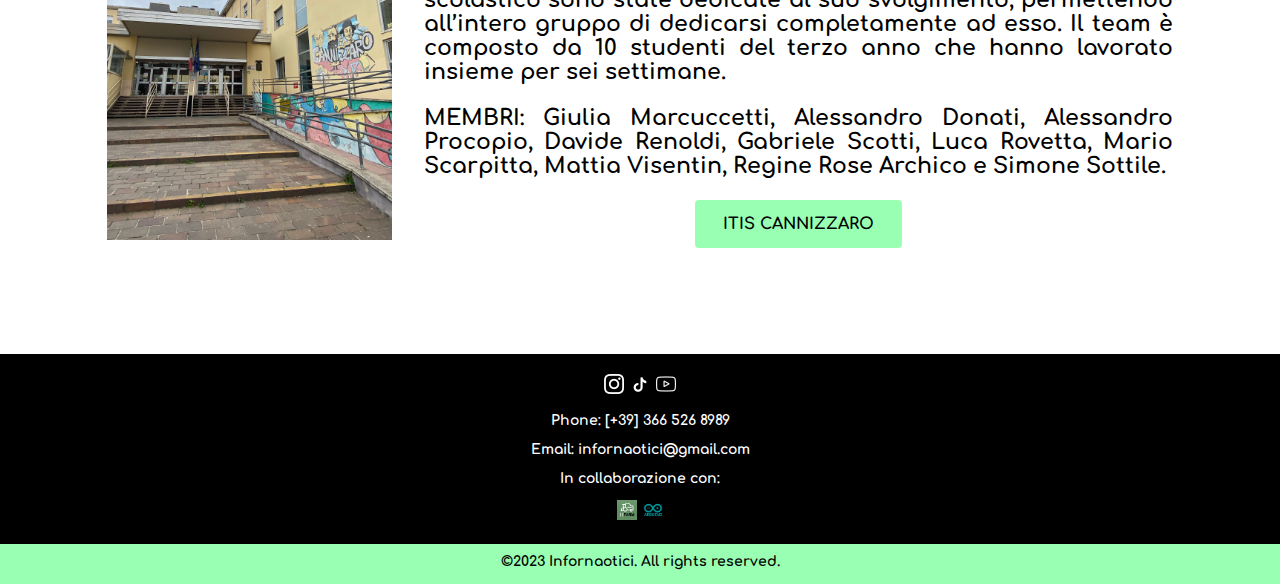
==== commit 79ec65c7: "Update index.html" ====
--- a/style.css
+++ b/style.css
@@ -73,7 +73,7 @@
 
 .header{
     padding: 30px 10%;
-    max-width: 1350px;
+    width: 100%;
     display: flex;
     justify-content: flex-start;
     align-items: center;
@@ -94,7 +94,7 @@
 .search{
     background-color: black;
     border: #000;
-    padding-right: 15px;
+    padding-right: 300px;
 }
 
 .dropdown 
